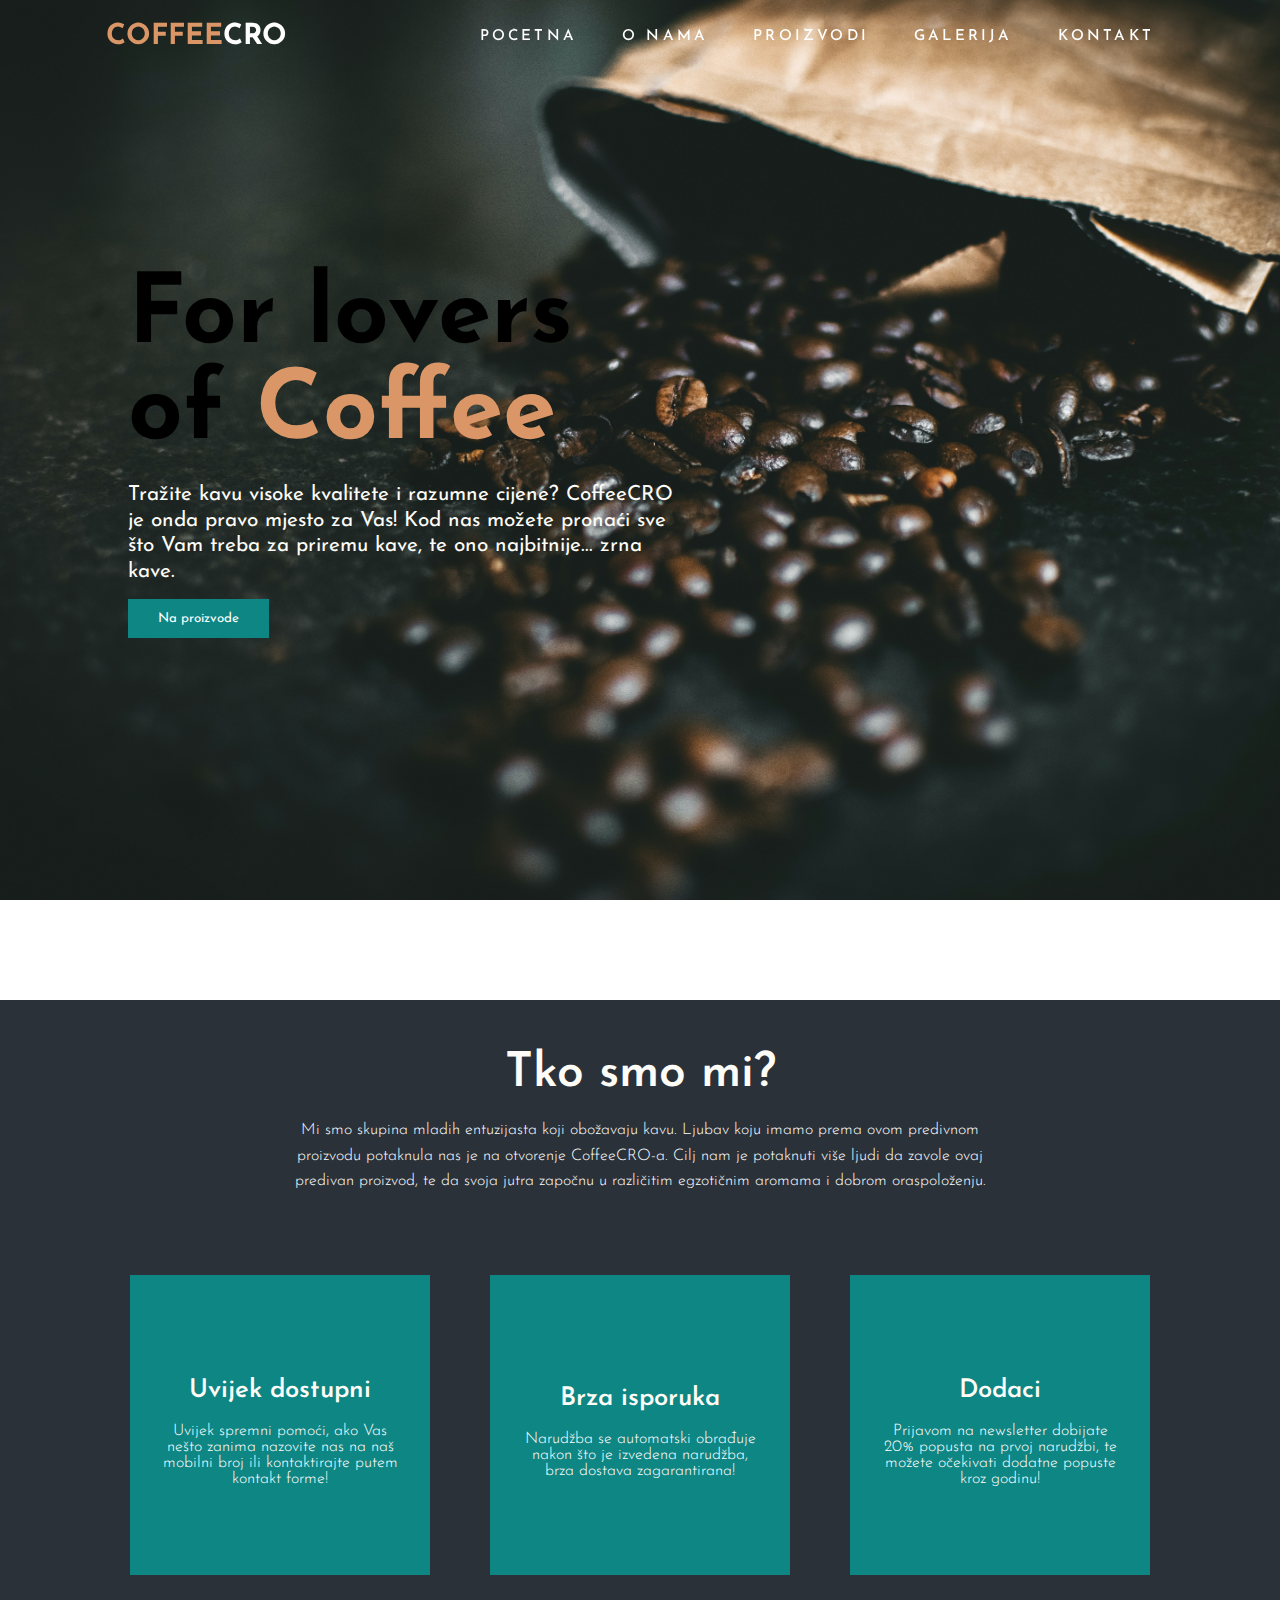
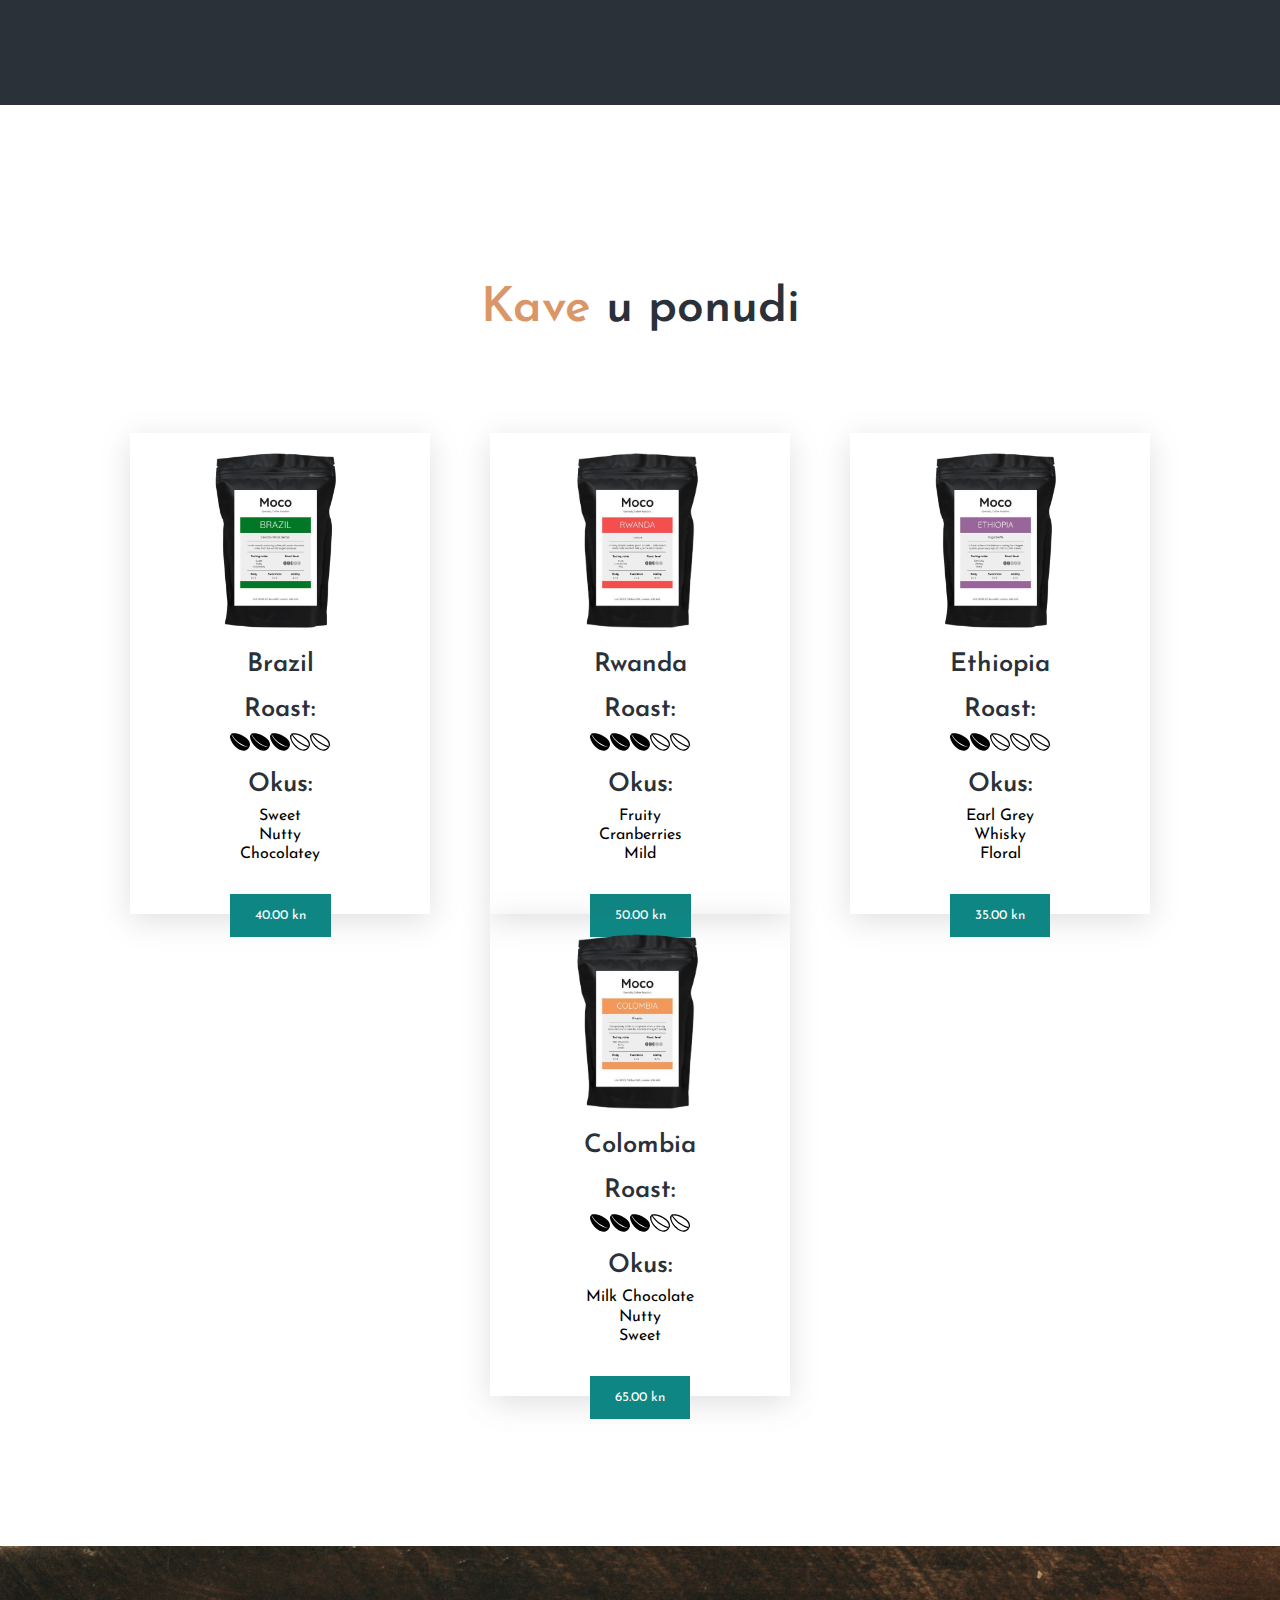
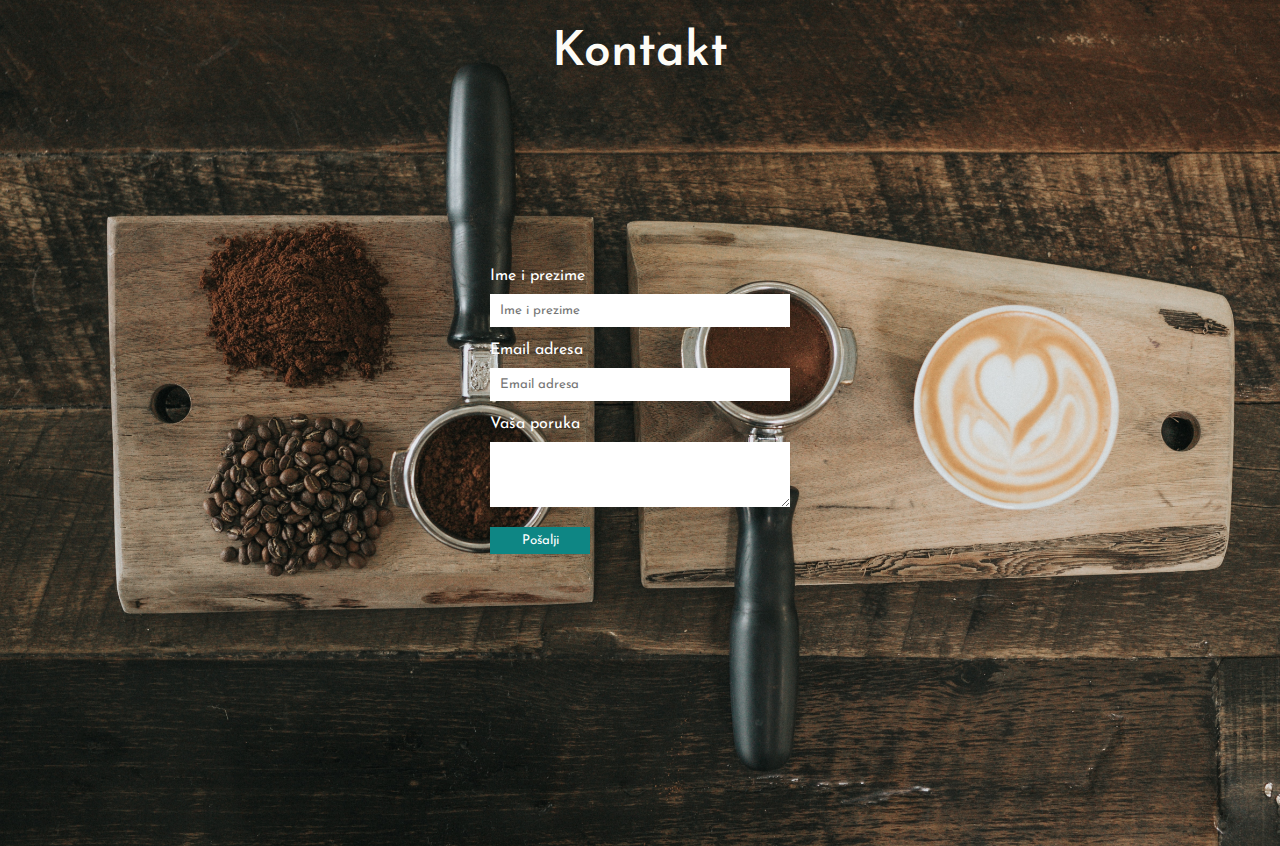
==== index.html @ a009a8c7 "init" ====
<!DOCTYPE html>
<html lang="en">
  <head>
    <meta charset="UTF-8" />
    <meta name="viewport" content="width=device-width, initial-scale=1.0" />
    <link rel="stylesheet" href="styles.css" />
    <link
      rel="stylesheet"
      href="https://pro.fontawesome.com/releases/v5.10.0/css/all.css"
      integrity="sha384-AYmEC3Yw5cVb3ZcuHtOA93w35dYTsvhLPVnYs9eStHfGJvOvKxVfELGroGkvsg+p"
      crossorigin="anonymous"
    />

    <link rel="preconnect" href="https://fonts.gstatic.com" />
    <link
      href="https://fonts.googleapis.com/css2?family=Josefin+Sans:wght@300;400;600&display=swap"
      rel="stylesheet"
    />
    <title>CoffeeCRO | Prodaja kave</title>
  </head>
  <body>
    <section id="hero" class="hero">
      <section id="header">
        <div class="header container">
          <div class="nav-bar">
            <div class="brand">
              <h1><span class="title">Coffee</span>CRO</h1>
            </div>
            <div class="nav-list">
              <div class="hamburger"><div class="bar"></div></div>
              <ul>
                <li>
                  <a class="slova" href="#hero">Početna</a>
                </li>
                <li>
                  <a class="slova" href="#onama">O nama</a>
                </li>
                <li>
                  <a class="slova" href="#proizvodi">Proizvodi</a>
                </li>
                <li>
                  <a class="slova" href="#">Galerija</a>
                </li>
                <li>
                  <a class="slova" href="#kontakt">Kontakt</a>
                </li>
              </ul>
            </div>
          </div>
        </div>
      </section>
      <script src="nav.js"></script>
      <div class="text">
        <h1>
          For lovers <br />
          of <span class="naslovspan">Coffee</span>
        </h1>
        <p class="herotekst">
          Tražite kavu visoke kvalitete i razumne cijene? CoffeeCRO je onda
          pravo mjesto za Vas! Kod nas možete pronaći sve što Vam treba za
          priremu kave, te ono najbitnije... zrna kave.
        </p>
        <button class="herogumb">Na proizvode</button>
      </div>
    </section>
    <section id="onama" class="onama">
      <div class="tekst">
        <h2>Tko smo mi?</h2>
        <p class="onamatekst">
          Mi smo skupina mladih entuzijasta koji obožavaju kavu. Ljubav koju
          imamo prema ovom predivnom proizvodu potaknula nas je na otvorenje
          CoffeeCRO-a. Cilj nam je potaknuti više ljudi da zavole ovaj predivan
          proizvod, te da svoja jutra započnu u različitim egzotičnim aromama i
          dobrom oraspoloženju.
        </p>
      </div>
      <div class="red">
        <div class="kartica1">
          <div class="ikona"><i class="fas fa-clock"></i></div>
          <div class="karticatekst">
            <h2>Uvijek dostupni</h2>
            <p>
              Uvijek spremni pomoći, ako Vas nešto zanima nazovite nas na naš
              mobilni broj ili kontaktirajte putem kontakt forme!
            </p>
          </div>
        </div>
        <div class="kartica2">
          <div class="ikona"><i class="fas fa-shipping-fast"></i></div>
          <div class="karticatekst">
            <h2>Brza isporuka</h2>
            <p>
              Narudžba se automatski obrađuje nakon što je izvedena narudžba,
              brza dostava zagarantirana!
            </p>
          </div>
        </div>
        <div class="kartica3">
          <div class="ikona"><i class="fas fa-gift"></i></div>
          <div class="karticatekst">
            <h2>Dodaci</h2>
            <p>
              Prijavom na newsletter dobijate 20% popusta na prvoj narudžbi, te
              možete očekivati dodatne popuste kroz godinu!
            </p>
          </div>
        </div>
      </div>
    </section>
    <section class="bijelo"></section>
    <section id="proizvodi" class="proizvodi">
      <h2><span class="naslovspan">Kave </span>u ponudi</h2>
      <div class="wrapper">
        <div class="karticaproizvod">
          <img
            class="kava"
            src="slike/coffe1.png"
            alt="kava1"
            width="131px"
            height="175px"
          />
          <h2>Brazil</h2>
          <h2>Roast:</h2>
          <div class="roast">
            <img
              src="slike/coffepuno.svg"
              alt="kava"
              width="20px"
              height="20px"
            />
            <img
              src="slike/coffepuno.svg"
              alt="kava"
              width="20px"
              height="20px"
            />
            <img
              src="slike/coffepuno.svg"
              alt="kava"
              width="20px"
              height="20px"
            />
            <img
              src="slike/coffeprazno.svg"
              alt="kava"
              width="20px"
              height="20px"
            />
            <img
              src="slike/coffeprazno.svg"
              alt="kava"
              width="20px"
              height="20px"
            />
          </div>
          <h2>Okus:</h2>
          <p>
            Sweet <br />
            Nutty <br />
            Chocolatey
          </p>
          <button class="cijena">40.00 kn</button>
        </div>
        <div class="karticaproizvod">
          <img
            class="kava1"
            src="slike/coffe2.png"
            alt="kava2"
            width="175px"
            height="175px"
          />
          <h2>Rwanda</h2>

          <h2>Roast:</h2>
          <div class="roast">
            <img
              src="slike/coffepuno.svg"
              alt="kava"
              width="20px"
              height="20px"
            />
            <img
              src="slike/coffepuno.svg"
              alt="kava"
              width="20px"
              height="20px"
            />
            <img
              src="slike/coffepuno.svg"
              alt="kava"
              width="20px"
              height="20px"
            />
            <img
              src="slike/coffeprazno.svg"
              alt="kava"
              width="20px"
              height="20px"
            />
            <img
              src="slike/coffeprazno.svg"
              alt="kava"
              width="20px"
              height="20px"
            />
          </div>
          <h2>Okus:</h2>
          <p>
            Fruity <br />
            Cranberries <br />
            Mild
          </p>
          <button class="cijena">50.00 kn</button>
        </div>
        <div class="karticaproizvod">
          <img
            class="kava"
            src="slike/coffe3.png"
            alt="kava3"
            width="131px"
            height="175px"
          />
          <h2>Ethiopia</h2>
          <h2>Roast:</h2>
          <div class="roast">
            <img
              src="slike/coffepuno.svg"
              alt="kava"
              width="20px"
              height="20px"
            />
            <img
              src="slike/coffepuno.svg"
              alt="kava"
              width="20px"
              height="20px"
            />
            <img
              src="slike/coffeprazno.svg"
              alt="kava"
              width="20px"
              height="20px"
            />
            <img
              src="slike/coffeprazno.svg"
              alt="kava"
              width="20px"
              height="20px"
            />
            <img
              src="slike/coffeprazno.svg"
              alt="kava"
              width="20px"
              height="20px"
            />
          </div>
          <h2>Okus:</h2>
          <p>
            Earl Grey <br />
            Whisky <br />
            Floral
          </p>
          <button class="cijena">35.00 kn</button>
        </div>
        <div class="karticaproizvod">
          <img
            class="kava1"
            src="slike/coffe4.png"
            alt="kava4"
            width="175px"
            height="175px"
          />
          <h2>Colombia</h2>
          <h2>Roast:</h2>
          <div class="roast">
            <img
              src="slike/coffepuno.svg"
              alt="kava"
              width="20px"
              height="20px"
            />
            <img
              src="slike/coffepuno.svg"
              alt="kava"
              width="20px"
              height="20px"
            />
            <img
              src="slike/coffepuno.svg"
              alt="kava"
              width="20px"
              height="20px"
            />
            <img
              src="slike/coffeprazno.svg"
              alt="kava"
              width="20px"
              height="20px"
            />
            <img
              src="slike/coffeprazno.svg"
              alt="kava"
              width="20px"
              height="20px"
            />
          </div>
          <h2>Okus:</h2>
          <p>
            Milk Chocolate <br />
            Nutty <br />
            Sweet
          </p>
          <button class="cijena">65.00 kn</button>
        </div>
      </div>
    </section>
    <section id="kontakt" class="kontakt">
      <h2>Kontakt</h2>
      <div class="forma">
        <label for="">Ime i prezime</label>
        <input type="text" placeholder="Ime i prezime" />
        <label for="">Email adresa</label>
        <input type="text" placeholder="Email adresa" />
        <label for="">Vaša poruka</label>
        <textarea type="text" rows="5" placeholder="Poruka"> </textarea>
        <button class="send">Pošalji</button>
      </div>
    </section>
  </body>
</html>
---- styles.css ----
* {
  margin: 0;
  padding: 0;
  box-sizing: border-box;
  font-family: "Josefin Sans", sans-serif;
}
/*NAVIGACIJA*/
section {
  position: relative;
}
.brand h1 {
  font-size: 1.8rem;
  text-transform: uppercase;
  color: white;
  text-decoration: none;
  margin: 0;
}
#header .nav-list ul li .zastava {
  padding: 0 10px;
}

.brand h1 span {
  color: #da9666;
}
.container {
  min-height: 100vh;
  width: 100%;
  display: flex;
  align-items: center;
  justify-content: center;
}
#header {
  position: fixed;
  z-index: 1000;
  left: 0;
  top: 0;
  width: 100vw;
  height: auto;
}
#header .header {
  min-height: 8vh;
  transition: 0.3s ease background-color;
}
#header .nav-bar {
  display: flex;
  align-items: center;
  justify-content: space-between;
  width: 85%;
  margin: auto;
  height: 100%;
  padding: 0 10px;
}
#header .nav-list ul {
  list-style: none;
  position: absolute;
  background-color: #da9666;
  width: 100vw;
  height: 100vh;
  left: 100%;
  top: 0;
  display: flex;
  flex-direction: column;
  justify-content: center;
  align-items: center;
  z-index: 1;
  overflow-x: hidden;
  transition: 0.5s ease left;
}
#header .nav-list ul.active {
  left: 0%;
}
#header .nav-list ul a {
  font-size: 2rem;
  font-weight: 500;
  letter-spacing: 0.2rem;
  text-align: center;
  justify-content: center;
  text-decoration: none;
  color: white;
  text-transform: uppercase;
  padding: 0 20px;
  display: block;
}
#header .nav-list ul a::after {
  content: attr(data-after);
  position: absolute;
  top: 50%;
  left: 50%;
  transform: translate(-50%, -50%) scale(0);
  color: rgba(255, 255, 255, 0.8);
  font-size: 8rem;
  letter-spacing: 50px;
  z-index: -1;
  transition: 0.3s ease letter-spacing;
}
#header .nav-list ul li:hover a::after {
  transform: translate(-50%, -50%) scale(1);
  letter-spacing: initial;
}
#header .nav-list ul li:hover a {
  color: #0e8684;
}
#header .hamburger {
  height: 60px;
  width: 60px;
  display: inline-block;
  border: 3px solid #fff;
  border-radius: 50%;
  position: relative;
  display: flex;
  align-items: center;
  justify-content: center;
  z-index: 100;
  cursor: pointer;
  transform: scale(0.8);
  margin-right: 20px;
}
#header .hamburger:after {
  position: absolute;
  content: "";
  height: 100%;
  width: 100%;
  border-radius: 50%;
  border: 3px solid white;
  animation: hamburger_puls 1s ease infinite;
}
#header .hamburger .bar {
  height: 2px;
  width: 30px;
  position: relative;
  background-color: #fff;
  z-index: -1;
}
#header .hamburger .bar::after,
#header .hamburger .bar::before {
  content: "";
  position: absolute;
  height: 100%;
  width: 100%;
  left: 0;
  background-color: #fff;
  transition: 0.3s ease;
  transition-property: top, bottom;
}
#header .hamburger .bar::after {
  top: 8px;
}
#header .hamburger .bar::before {
  bottom: 8px;
}
#header .hamburger.active .bar::before {
  bottom: 0;
}
#header .hamburger.active .bar::after {
  top: 0;
}
@keyframes hamburger_puls {
  0% {
    opacity: 1;
    transform: scale(1);
  }
  100% {
    opacity: 0;
    transform: scale(1.4);
  }
}
@keyframes text_reveal_box {
  50% {
    width: 100%;
    left: 0;
  }
  100% {
    width: 0;
    left: 100%;
  }
}
@keyframes text_reveal {
  100% {
    color: white;
  }
}
@keyframes text_reveal_name {
  100% {
    color: crimson;
    font-weight: 500;
  }
}
@media only screen and (min-width: 768px) {
  .cta {
    font-size: 2.5rem;
    padding: 20px 60px;
  }
  h1.section-title {
    font-size: 5rem;
  }
}
@media only screen and (min-width: 1200px) {
  /* header */

  #header .hamburger {
    display: none;
  }
  #header .nav-list ul {
    position: initial;
    display: block;
    height: auto;
    width: fit-content;
    background-color: transparent;
  }
  #header .nav-list ul li {
    display: inline-block;
  }
  #header .nav-list ul li a {
    font-size: 15px;
    color: white;
  }
  #header .nav-list ul a:after {
    display: none;
  }
}

.hero {
  position: relative;
  background-image: url("slike/heropozadina.jpg");
  height: 100vh;
  width: 100%;
  background-position: center;
  background-repeat: no-repeat;
  background-size: cover;
}

.text {
  position: absolute;
  top: 30%;
  left: 10%;
  max-width: 55ch;
}
h1 {
  font-family: "Josefin Sans", sans-serif;
  font-size: 6rem;
  margin-bottom: 20px;
}
.naslovspan {
  color: #da9666;
}
.herotekst {
  font-size: 1.3rem;
  line-height: 1.6rem;
  color: #fdfcf7;
}
.herogumb {
  margin-top: 15px;
  color: white;
  background-color: #0e8684;
  padding: 13px 30px;
  border: none;
  outline: none;
}
.herogumb:hover {
  cursor: pointer;
  filter: brightness(150%);
  transition: 0.4s ease-in-out;
  color: #2a3139;
  transform: scale(1.1);
}
.onama {
  margin-top: 100px;
  position: relative;
  width: 100%;
  background-color: #2a3139;
  display: grid;
  place-items: center;
  padding-top: 50px;
  padding-bottom: 50px;
}
h2 {
  font-size: 3rem;

  color: #fdfcf7;
  text-align: center;
  margin-bottom: 20px;
  font-weight: 600;
}

.onamatekst {
  text-align: center;
  max-width: 70ch;
  line-height: 1.6rem;
  font-weight: 300;
  color: white;
}
.bijelo {
  width: 100%;
  height: 20vh;
}
.red {
  top: 250px;

  display: flex;
  flex-direction: row;
  flex-wrap: wrap;
  justify-content: center;
  align-items: center;
}
.kartica1 {
  display: flex;
  flex-direction: column;
  justify-content: center;
  align-items: center;
  margin: 80px 30px;
  width: 300px;
  height: 300px;
  background-color: #0e8684;
}
.kartica2 {
  display: flex;
  flex-direction: column;
  justify-content: center;
  align-items: center;
  margin: 80px 30px;
  width: 300px;
  height: 300px;
  background-color: #0e8684;
  left: 0;
}
.kartica3 {
  display: flex;
  flex-direction: column;
  justify-content: center;
  align-items: center;
  margin: 80px 30px;
  width: 300px;
  height: 300px;
  background-color: #0e8684;
  right: 0;
}

.ikona {
  font-size: 2.3rem;
  color: white;
  margin-bottom: 15px;
}
.karticatekst h2 {
  font-size: 1.6rem;
  top: 0;
  padding: 0;
}
.karticatekst p {
  text-align: center;
  padding: 0 30px;
  color: white;
  font-weight: 300;
}
.proizvodi {
  width: 100%;
  margin-bottom: 150px;
}

.wrapper {
  display: flex;
  flex-direction: row;
  flex-wrap: wrap;
  justify-content: center;
  align-items: center;
}

.karticaproizvod {
  position: relative;
  min-height: 400px;
  width: 300px;
  box-shadow: rgba(100, 100, 111, 0.2) 0px 7px 29px 0px;
  margin: 0 30px;
}
.cijena {
  position: absolute;
  color: white;
  background-color: #0e8684;
  padding: 15px 25px;
  border: none;
  outline: none;
  margin-top: -20px;
  margin-left: 100px;
}
.cijena:hover {
  cursor: pointer;
  transform: scale(1.1);
  transition: 0.2s ease-in-out;
  color: #2a3139;
  filter: brightness(120%);
}
.kava {
  margin-left: 80px;
  margin-top: 20px;
}
.kava1 {
  margin-left: 60px;
  margin-top: 20px;
}
.proizvodi h2 {
  color: #2a3139;
  margin-bottom: 100px;
}
.karticaproizvod h2 {
  font-size: 1.6rem;
  padding-top: 20px;
  margin-bottom: 0;
}
.karticaproizvod p {
  text-align: center;
  padding-bottom: 50px;
  padding-top: 10px;
  line-height: 1.2rem;
}
.roast {
  margin-top: 10px;
  display: flex;
  flex-direction: row;
  justify-content: center;
}
.kontakt {
  display: grid;
  width: 100%;
  height: 100vh;
  background-image: url("slike/nathan-dumlao-KixfBEdyp64-unsplash.jpg");
  background-position: center;
  background-size: cover;
  background-repeat: no-repeat;
  place-items: center;
}
.forma {
  width: 300px;
  height: 500px;
  display: flex;
  flex-direction: column;
}

input {
  padding: 10px 10px;
  margin: 10px 0px;
}
textarea {
  margin-top: 10px;
}
textarea::placeholder {
  padding-left: 10px;
  padding-top: 10px;
}
input,
textarea {
  border: none;
}
.send {
  width: 100px;
  margin-top: 20px;
  padding: 7px 5px;
  color: white;
  background-color: #0e8684;
  border: none;
  outline: none;
}
.send:hover {
  cursor: pointer;
  filter: brightness(120%);
  color: #2a3139;
  transform: scale(1.05);
  transition: 0.2s ease-in-out;
}
label {
  color: white;
  margin-top: 5px;
}

@media screen and (max-width: 1200px) {
  .karticaproizvod {
    margin: 20px 0px;
  }
  .kartica1,
  .kartica2,
  .kartica3 {
    margin: 15px 0px;
  }
}
@media screen and (max-width: 1000px) {
  h1 {
    font-size: 3rem;
  }
  .herotekst {
    font-size: 0.7rem;
  }
  .onamatekst {
    font-size: 0.8rem;
  }
}
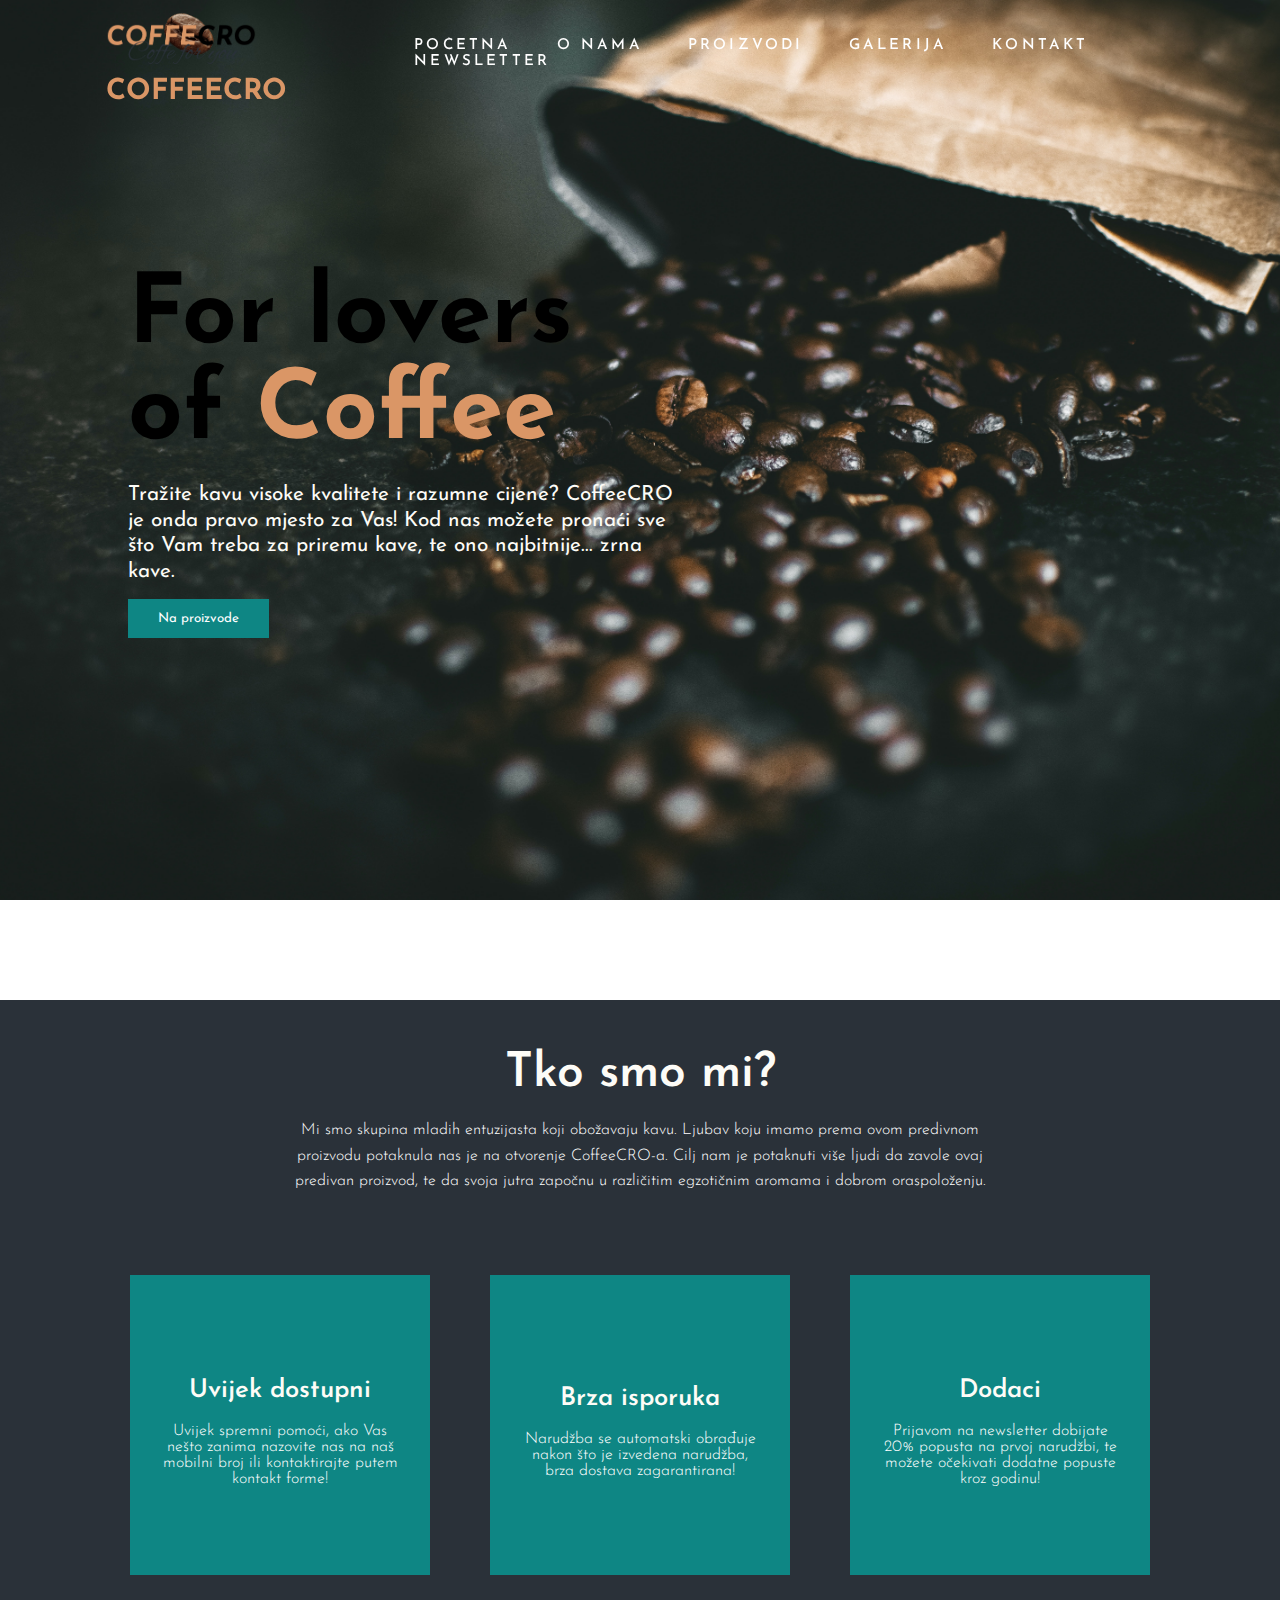
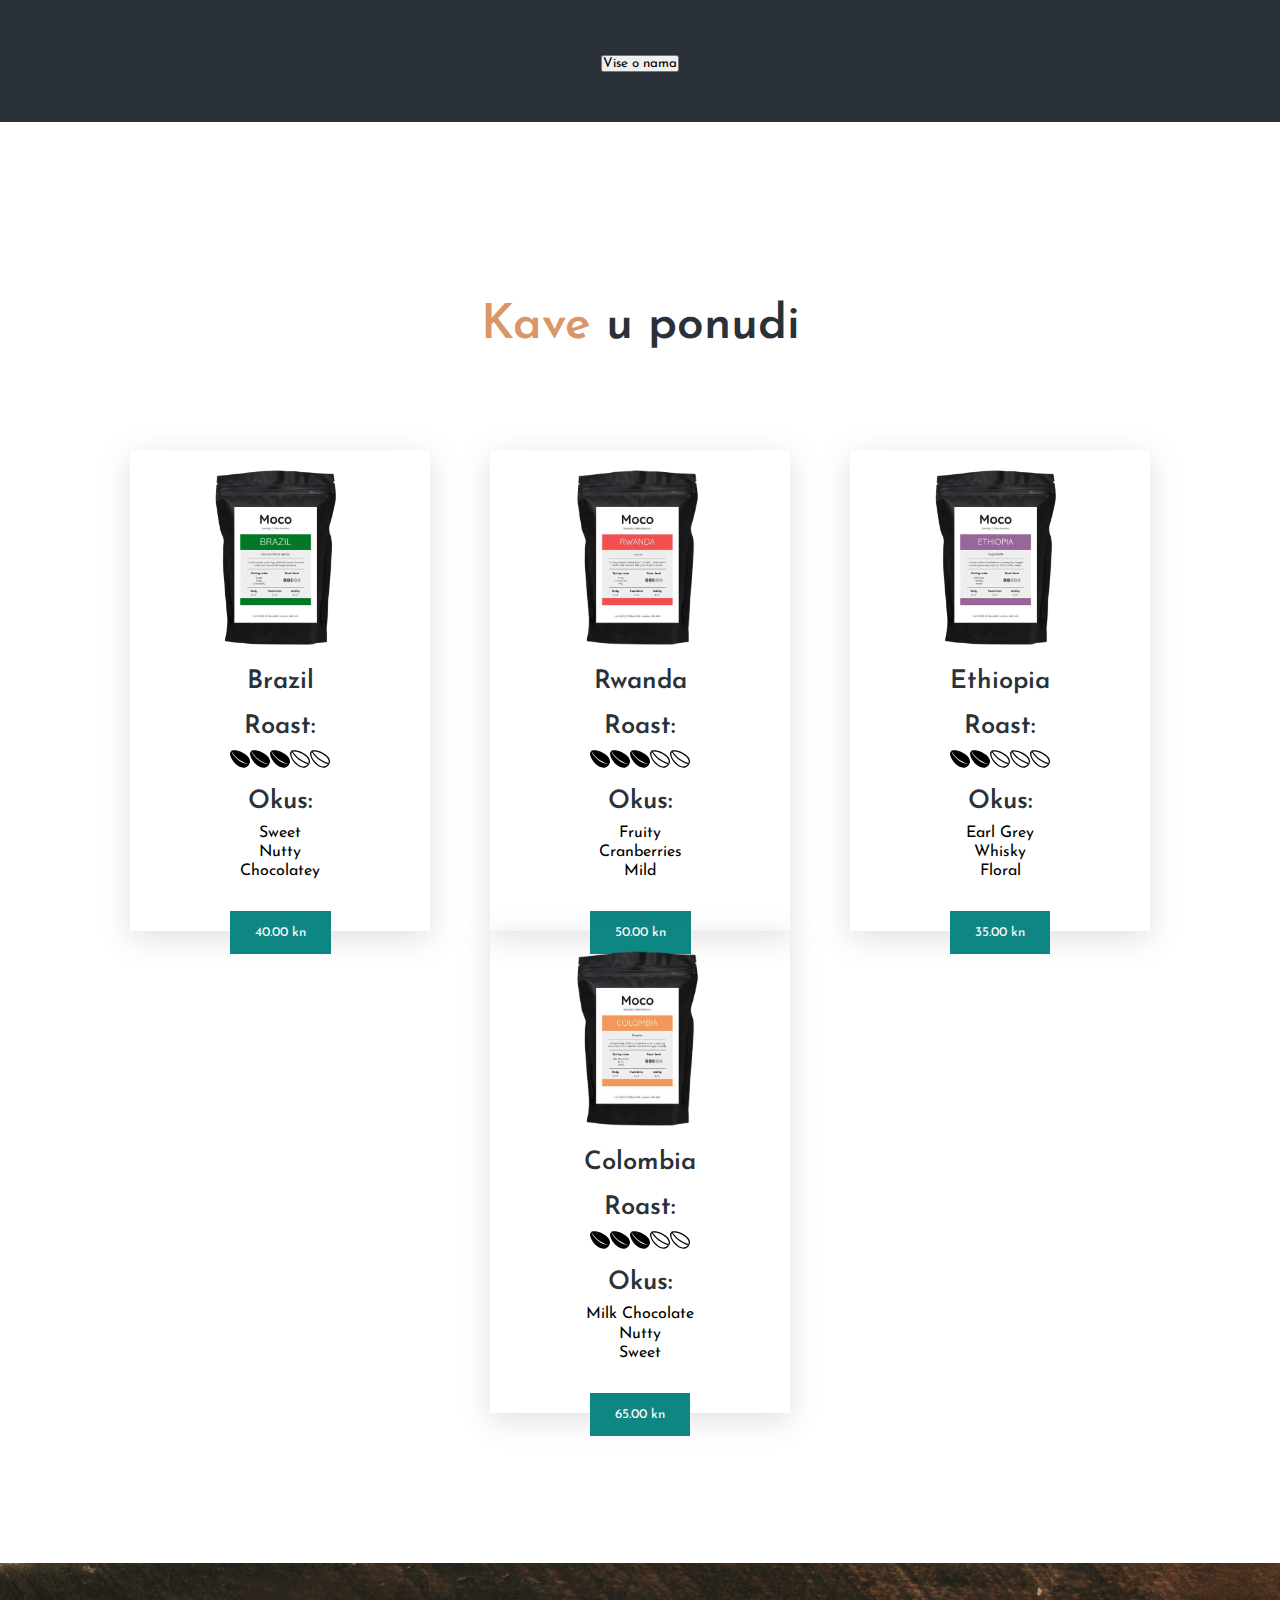
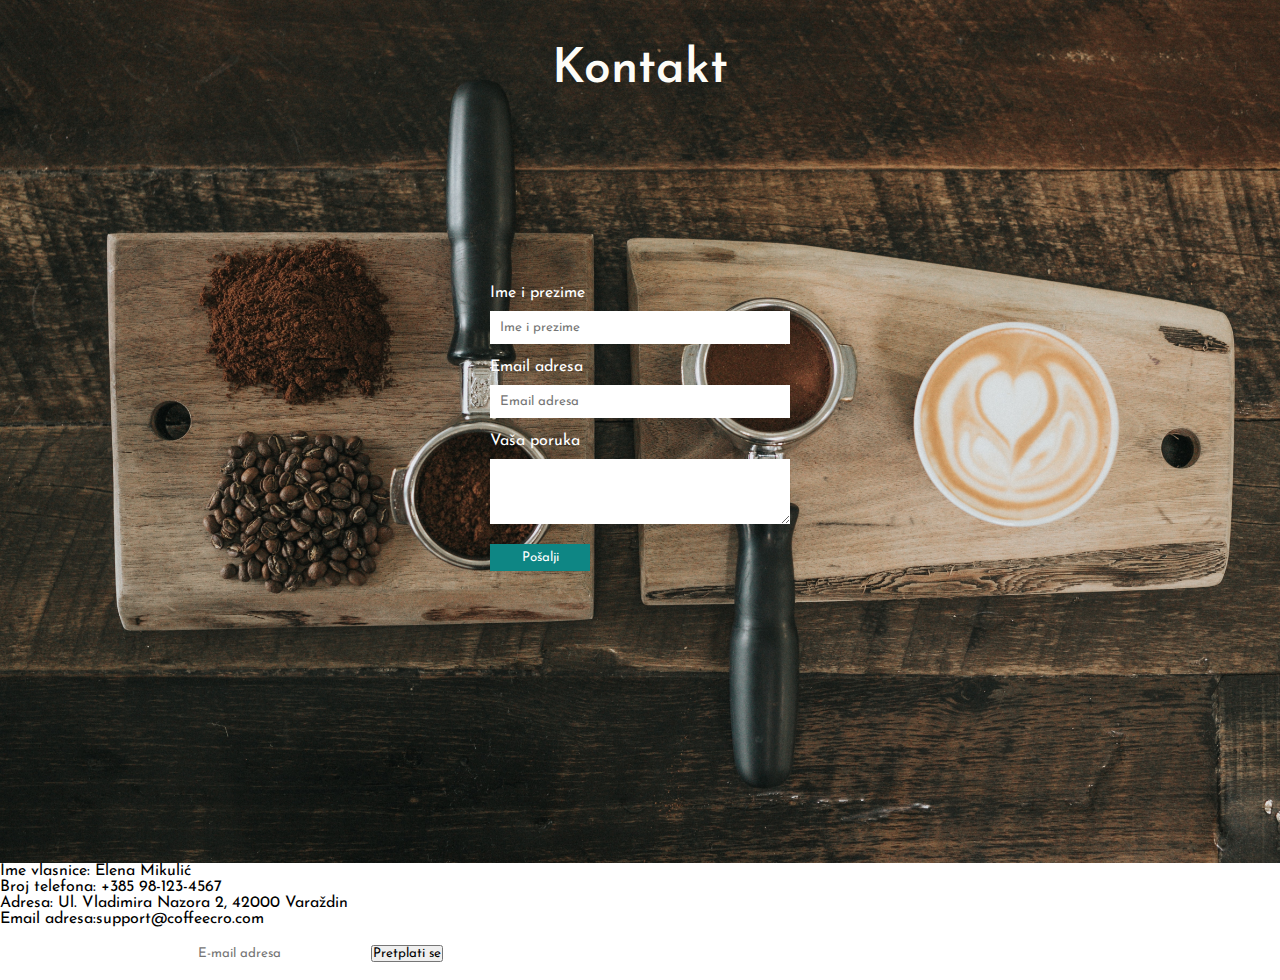
==== commit e12a530b: "init" ====
--- a/index.html
+++ b/index.html
@@ -24,7 +24,17 @@
         <div class="header container">
           <div class="nav-bar">
             <div class="brand">
-              <h1><span class="title">Coffee</span>CRO</h1>
+              <h1>
+                <span class="vidljivo"
+                  ><img
+                    class="slikavidljivo"
+                    src="slike/logo.png"
+                    alt="logo"
+                    width="150px"
+                    height="70px"
+                  /><span class="title">Coffee</span>CRO</span
+                >
+              </h1>
             </div>
             <div class="nav-list">
               <div class="hamburger"><div class="bar"></div></div>
@@ -39,10 +49,13 @@
                   <a class="slova" href="#proizvodi">Proizvodi</a>
                 </li>
                 <li>
-                  <a class="slova" href="#">Galerija</a>
+                  <a class="slova" href="galerija.html">Galerija</a>
                 </li>
                 <li>
                   <a class="slova" href="#kontakt">Kontakt</a>
+                </li>
+                <li>
+                  <a class="slova" href="#newsletter">Newsletter</a>
                 </li>
               </ul>
             </div>
@@ -60,7 +73,7 @@
           pravo mjesto za Vas! Kod nas možete pronaći sve što Vam treba za
           priremu kave, te ono najbitnije... zrna kave.
         </p>
-        <button class="herogumb">Na proizvode</button>
+        <a href="#proizvodi"><button class="herogumb">Na proizvode</button></a>
       </div>
     </section>
     <section id="onama" class="onama">
@@ -106,6 +119,9 @@
           </div>
         </div>
       </div>
+      <a class="vise" href="onama.html"
+        ><button class="viseonama">Vise o nama</button></a
+      >
     </section>
     <section class="bijelo"></section>
     <section id="proizvodi" class="proizvodi">
@@ -326,5 +342,18 @@
         <button class="send">Pošalji</button>
       </div>
     </section>
+    <footer id="newsletter">
+      <div class="col1index">
+        <p>Ime vlasnice: Elena Mikulić</p>
+        <p>Broj telefona: +385 98-123-4567</p>
+        <p>Adresa: Ul. Vladimira Nazora 2, 42000 Varaždin</p>
+        <p>Email adresa:support@coffeecro.com</p>
+      </div>
+      <div class="col2index">
+        <label for="">Pretplati se na newsletter</label>
+        <input type="text" placeholder="E-mail adresa" />
+        <button class="pretplati">Pretplati se</button>
+      </div>
+    </footer>
   </body>
 </html>
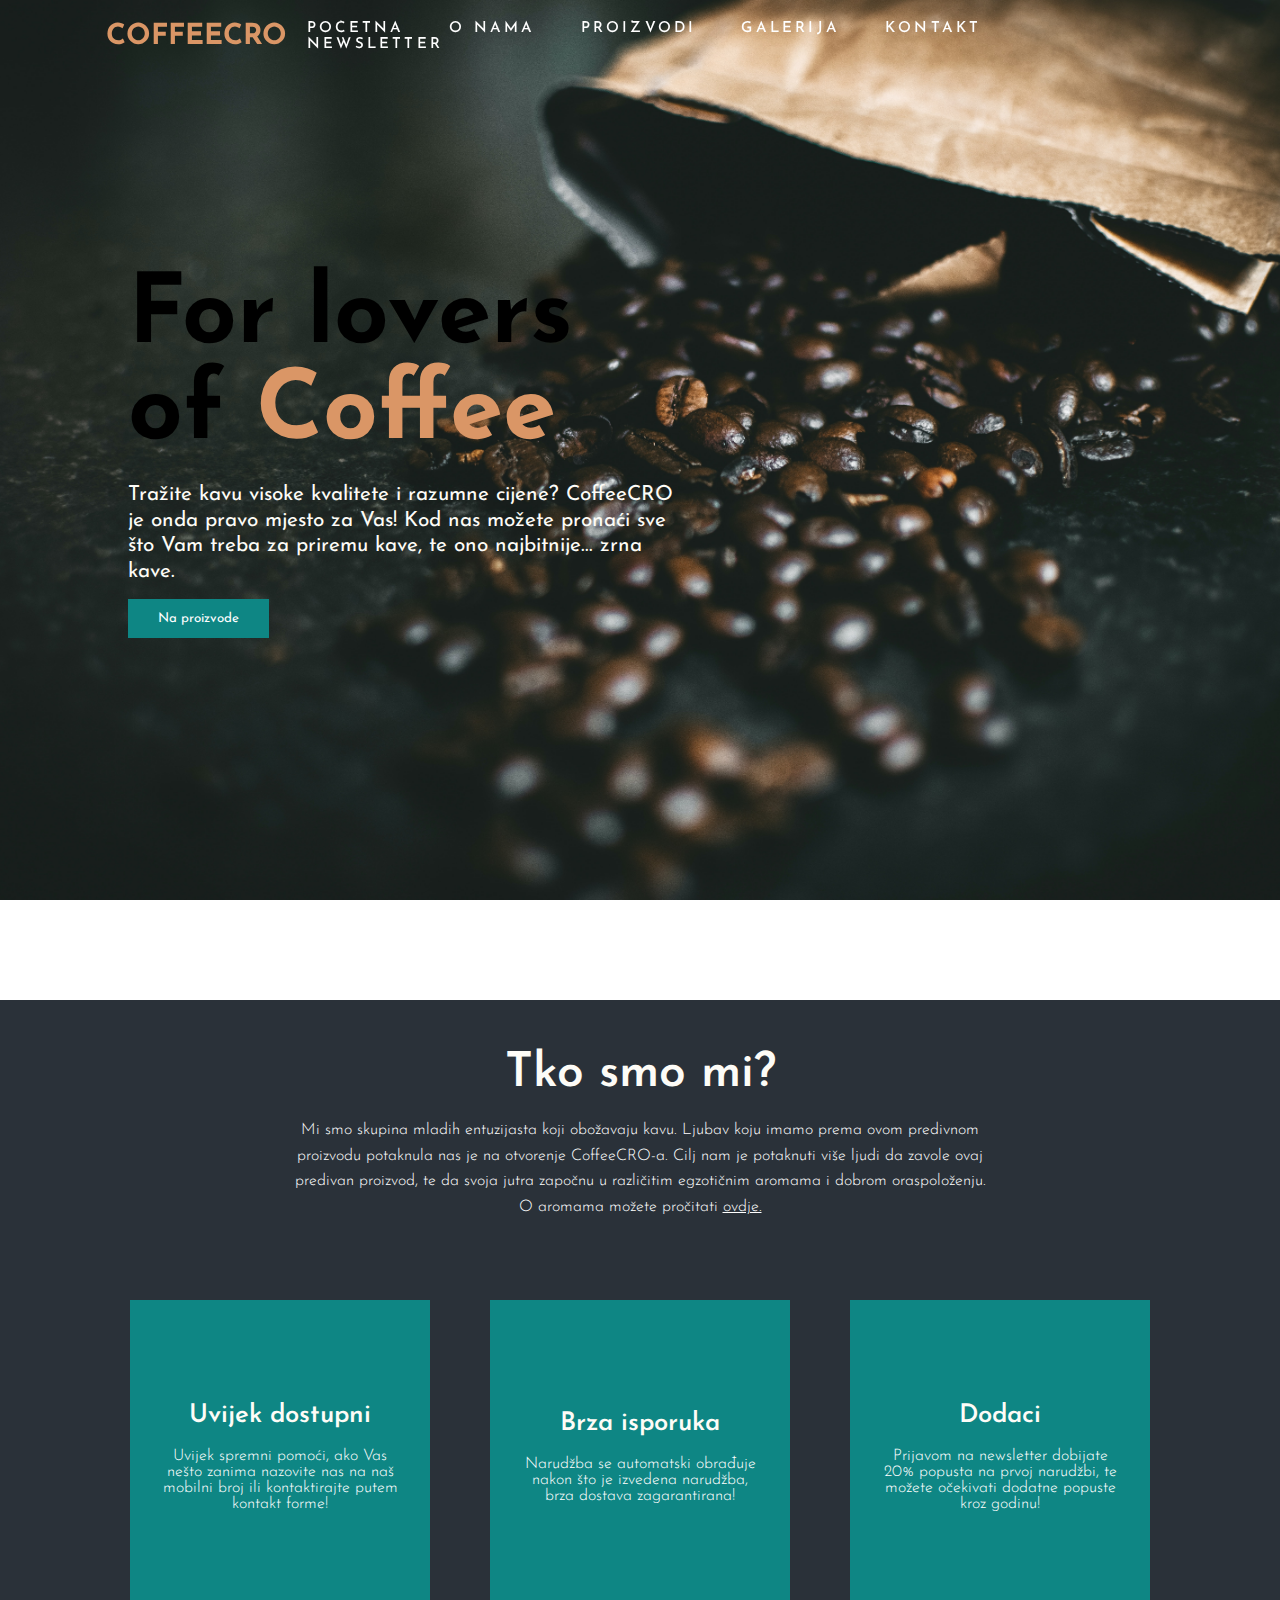
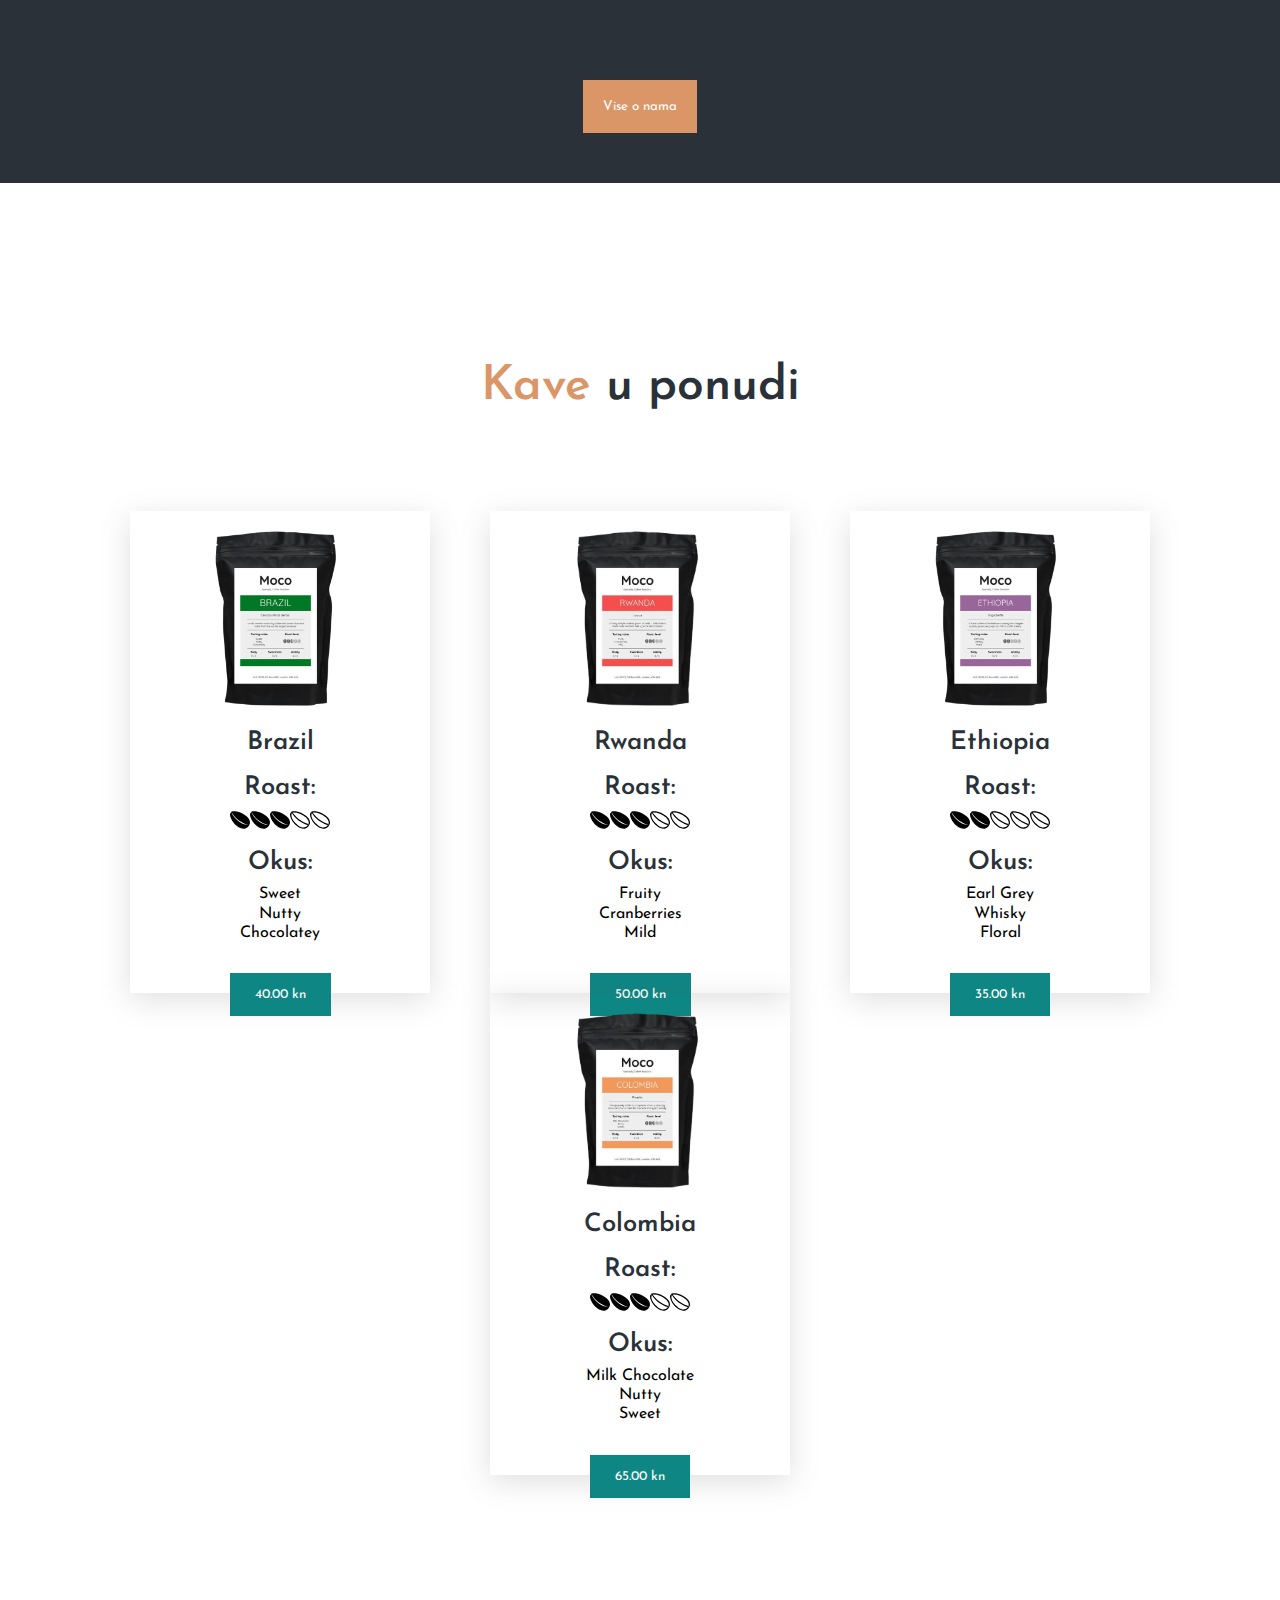
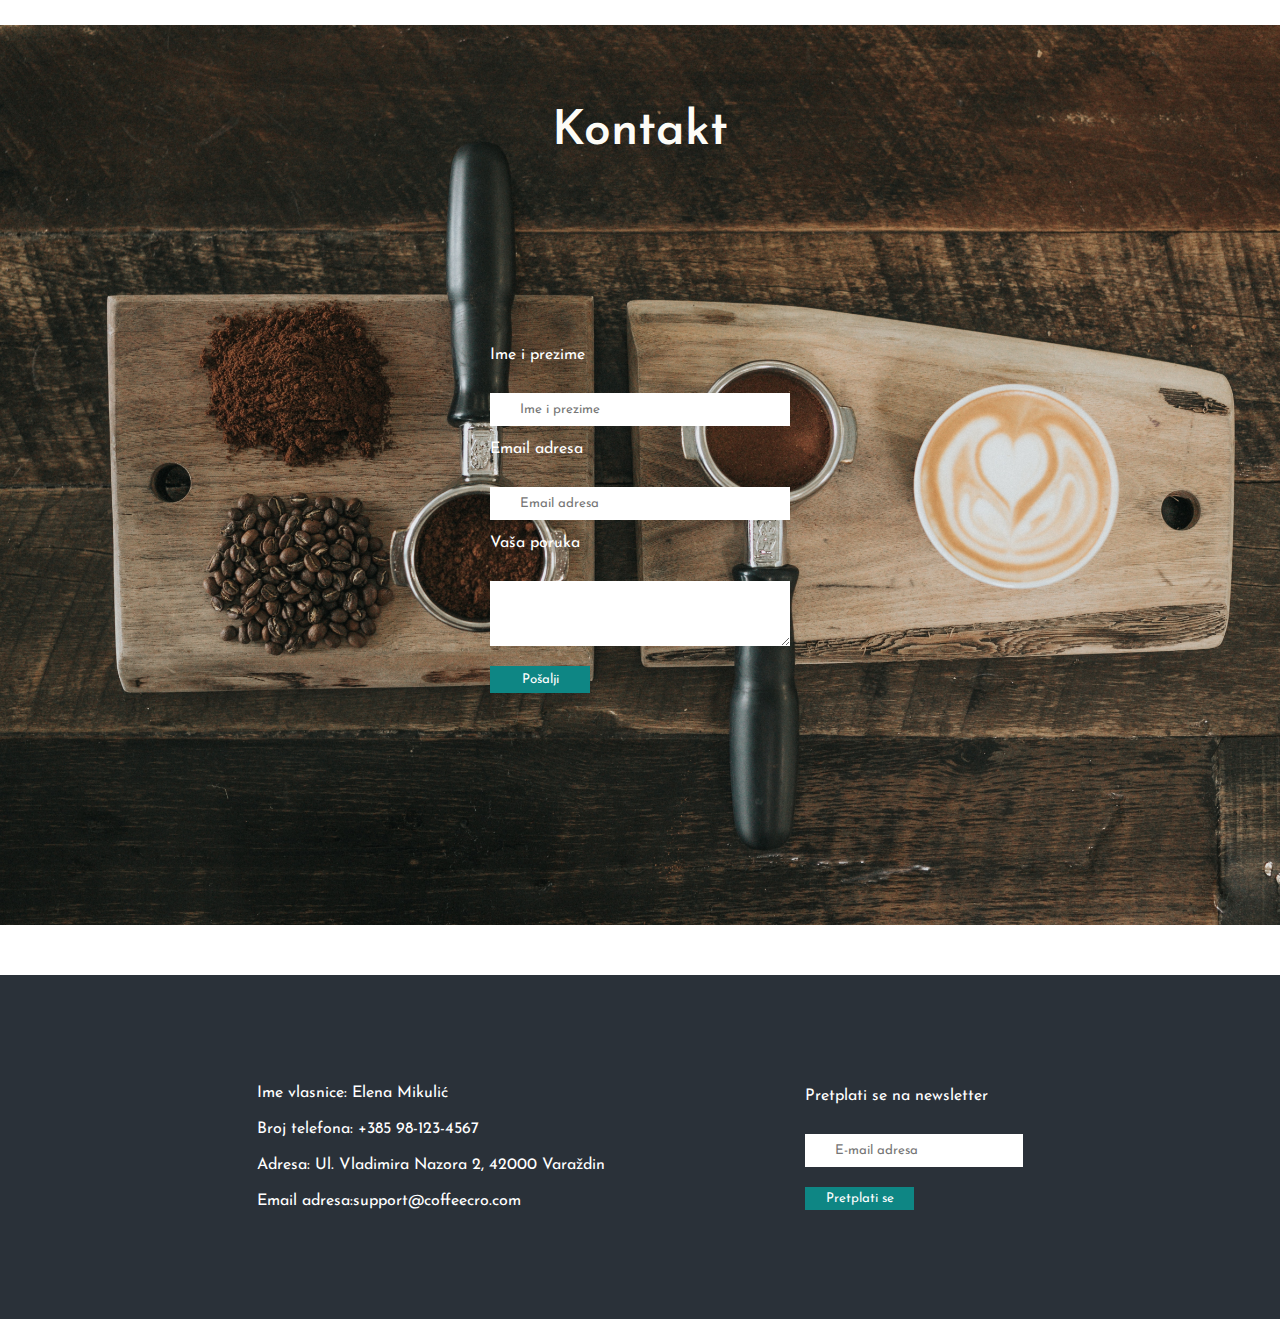
==== commit 4a9859b5: "init" ====
--- a/index.html
+++ b/index.html
@@ -84,7 +84,12 @@
           imamo prema ovom predivnom proizvodu potaknula nas je na otvorenje
           CoffeeCRO-a. Cilj nam je potaknuti više ljudi da zavole ovaj predivan
           proizvod, te da svoja jutra započnu u različitim egzotičnim aromama i
-          dobrom oraspoloženju.
+          dobrom oraspoloženju. O aromama možete pročitati
+          <a
+            href="https://gastro.24sata.hr/spajza/aromatizirajte-sami-svoju-kavu-7564"
+            target="_blank"
+            >ovdje.</a
+          >
         </p>
       </div>
       <div class="red">
--- a/styles.css
+++ b/styles.css
@@ -196,7 +196,12 @@
 }
 @media only screen and (min-width: 1200px) {
   /* header */
-
+  .vidljivo {
+    visibility: visible;
+  }
+  .slikavidljivo {
+    display: none;
+  }
   #header .hamburger {
     display: none;
   }
@@ -273,6 +278,20 @@
   padding-top: 50px;
   padding-bottom: 50px;
 }
+.viseonama {
+  padding: 20px;
+  color: white;
+  background-color: #da9666;
+  border: none;
+  outline: none;
+}
+.viseonama:hover {
+  cursor: pointer;
+  transition: 0.3s ease-in-out;
+  filter: brightness(120%);
+  transform: scale(1.05);
+  color: #2a3139;
+}
 h2 {
   font-size: 3rem;
 
@@ -287,6 +306,9 @@
   max-width: 70ch;
   line-height: 1.6rem;
   font-weight: 300;
+  color: white;
+}
+.onamatekst a {
   color: white;
 }
 .bijelo {
@@ -470,7 +492,57 @@
   margin-top: 5px;
 }
 
+footer {
+  margin-top: 50px;
+  padding: 100px 0px;
+  background-color: #2a3139;
+  display: flex;
+  justify-content: center;
+  align-items: center;
+}
+.col1index {
+  color: white;
+  padding-right: 100px;
+}
+.col1index p {
+  padding: 10px 0px;
+}
+.col2index {
+  margin-left: 100px;
+  display: flex;
+  flex-direction: column;
+}
+label {
+  padding-bottom: 20px;
+  color: white;
+}
+input {
+  padding: 10px 30px;
+}
+.pretplati {
+  margin-top: 10px;
+  width: 50%;
+  padding: 5px 5px;
+  color: white;
+  background-color: #0e8684;
+  border: none;
+  outline: none;
+}
+.pretplati:hover {
+  transition: 0.3s ease-in-out;
+  transform: scale(1.05);
+  cursor: pointer;
+  filter: brightness(120%);
+  color: #2a3139;
+}
+
 @media screen and (max-width: 1200px) {
+  .vidljivo {
+    visibility: hidden;
+  }
+  .slikavidljivo {
+    visibility: visible;
+  }
   .karticaproizvod {
     margin: 20px 0px;
   }
@@ -491,3 +563,21 @@
     font-size: 0.8rem;
   }
 }
+@media screen and (max-width: 600px) {
+  footer {
+    flex-direction: column;
+  }
+  .col1index,
+  .col2index {
+    font-size: 0.8rem;
+    padding: 0;
+    margin: 0;
+    display: flex;
+    flex-direction: column;
+    justify-content: center;
+    align-items: center;
+  }
+  .col2index {
+    margin-top: 40px;
+  }
+}
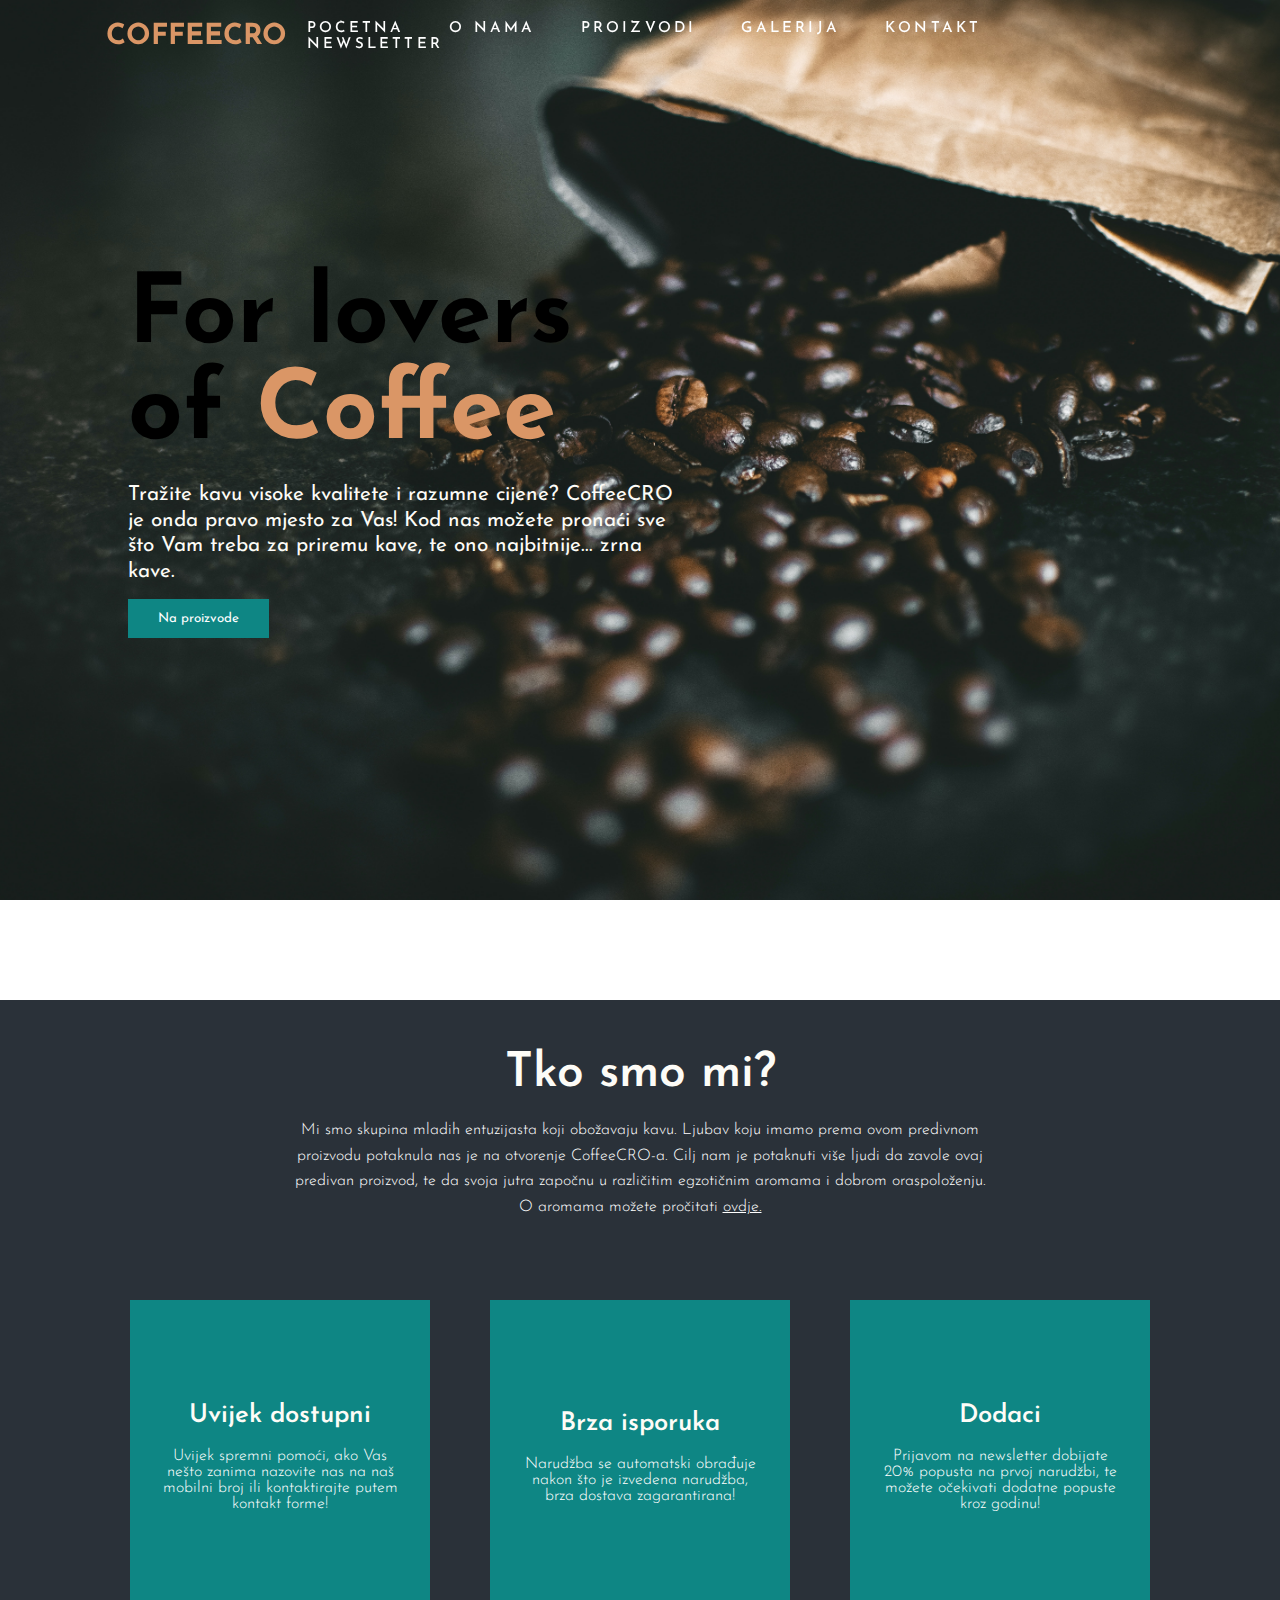
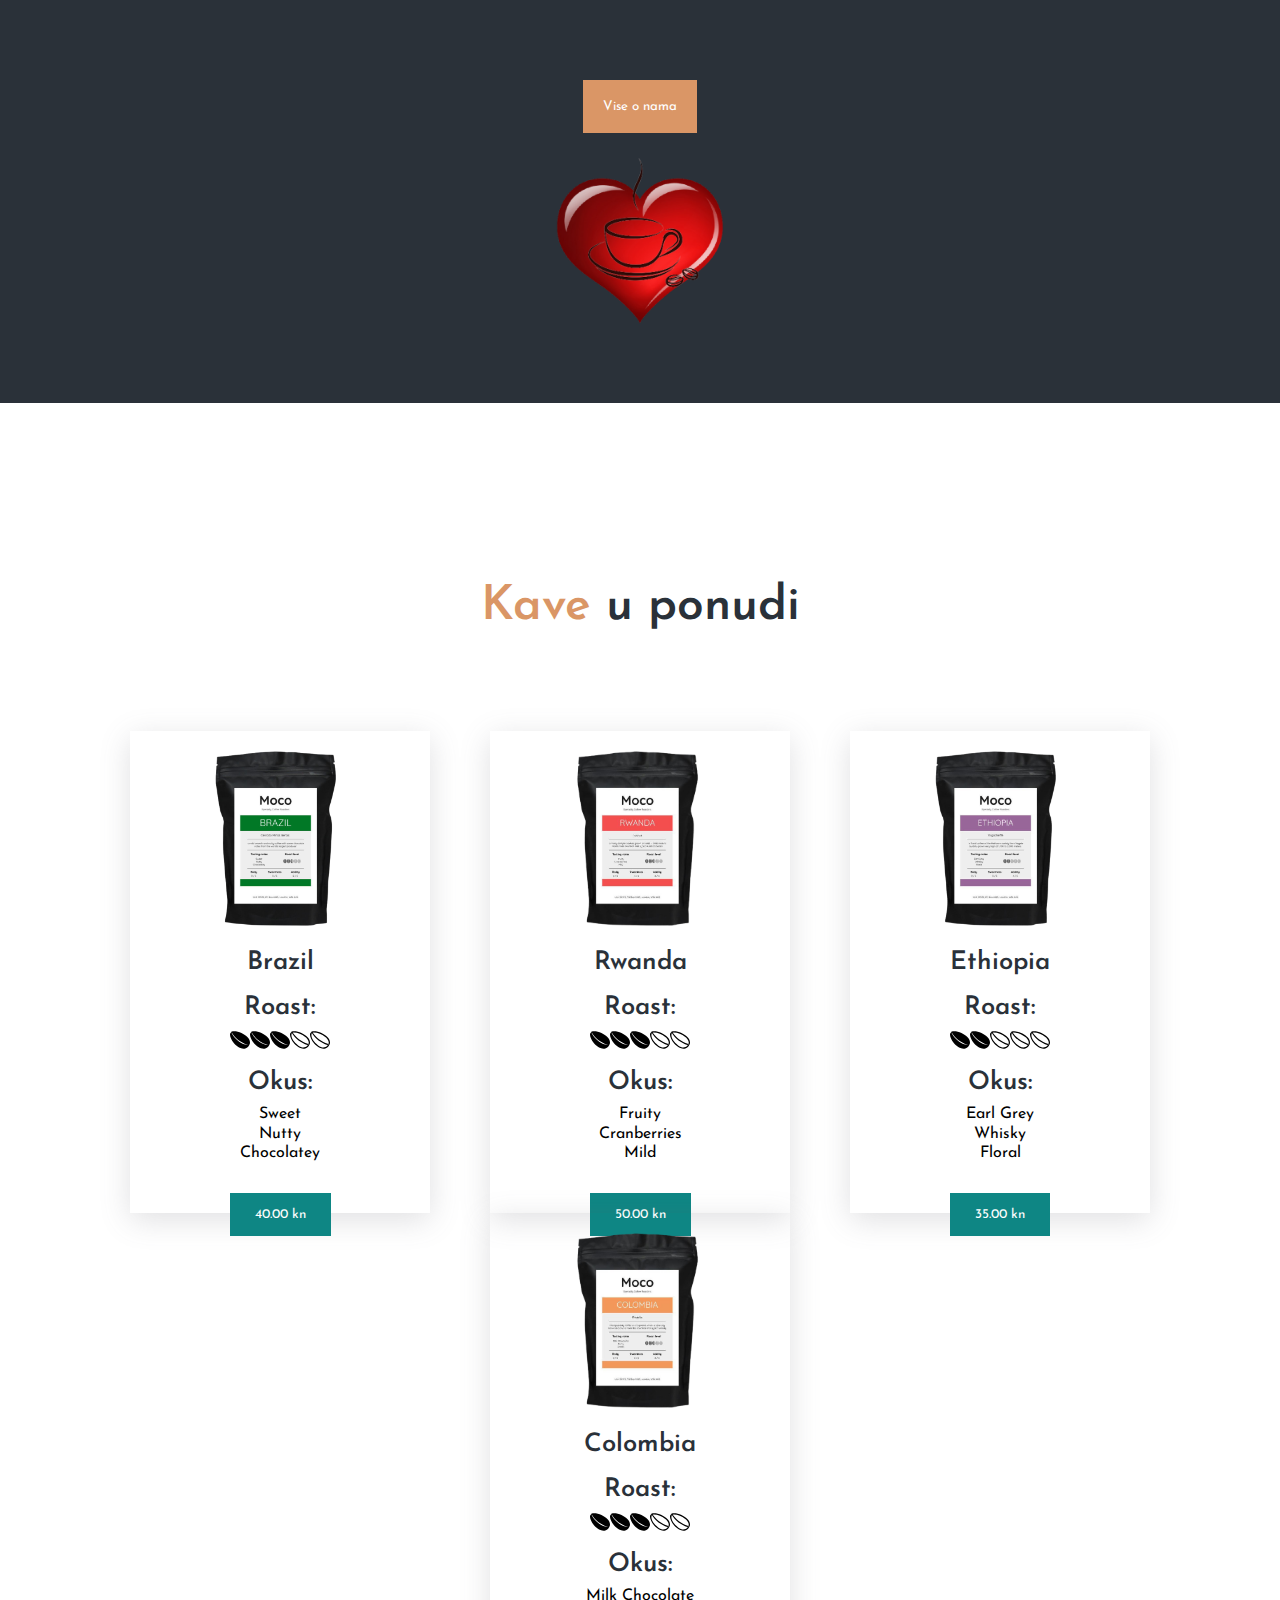
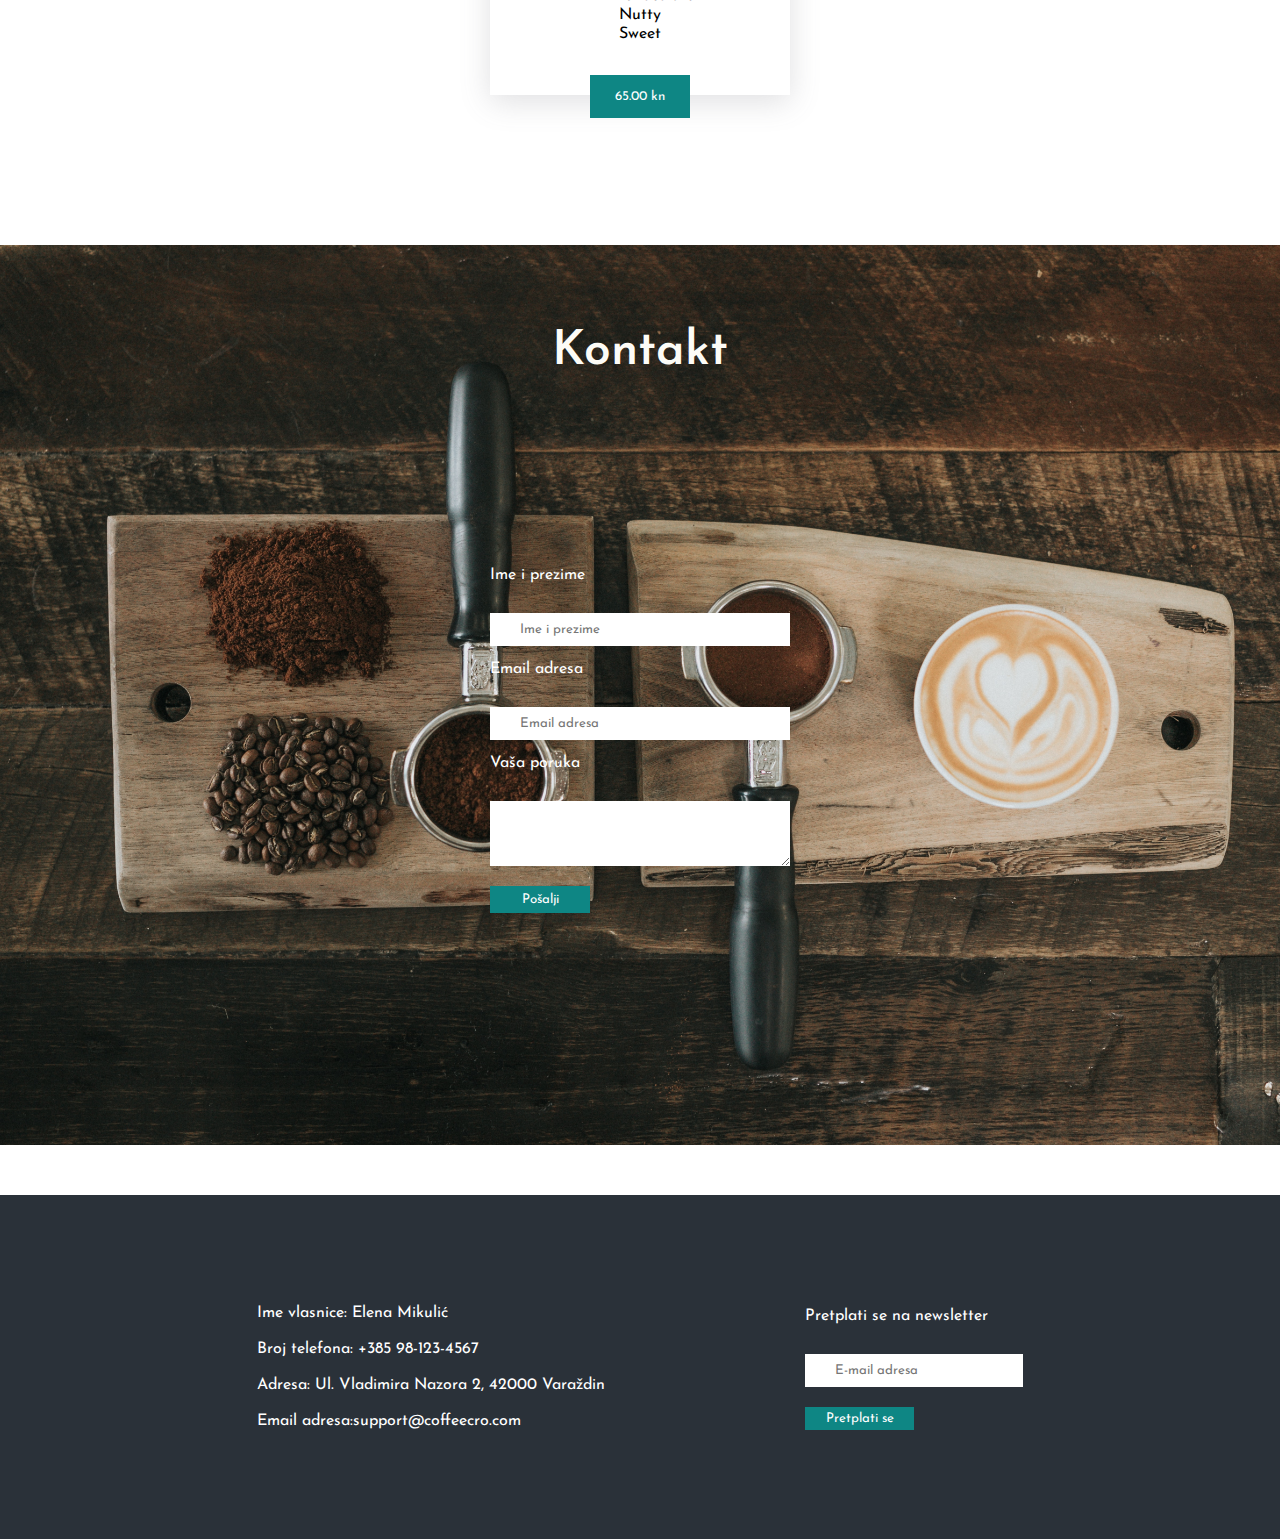
==== commit b210dd84: "init" ====
--- a/index.html
+++ b/index.html
@@ -127,6 +127,13 @@
       <a class="vise" href="onama.html"
         ><button class="viseonama">Vise o nama</button></a
       >
+      <img
+        class="autorska"
+        src="slike/coffeautorskaslika.png"
+        alt="autorska"
+        width="200px"
+        height="200px"
+      />
     </section>
     <section class="bijelo"></section>
     <section id="proizvodi" class="proizvodi">
--- a/styles.css
+++ b/styles.css
@@ -324,6 +324,9 @@
   justify-content: center;
   align-items: center;
 }
+.autorska {
+  margin-top: 20px;
+}
 .kartica1 {
   display: flex;
   flex-direction: column;
